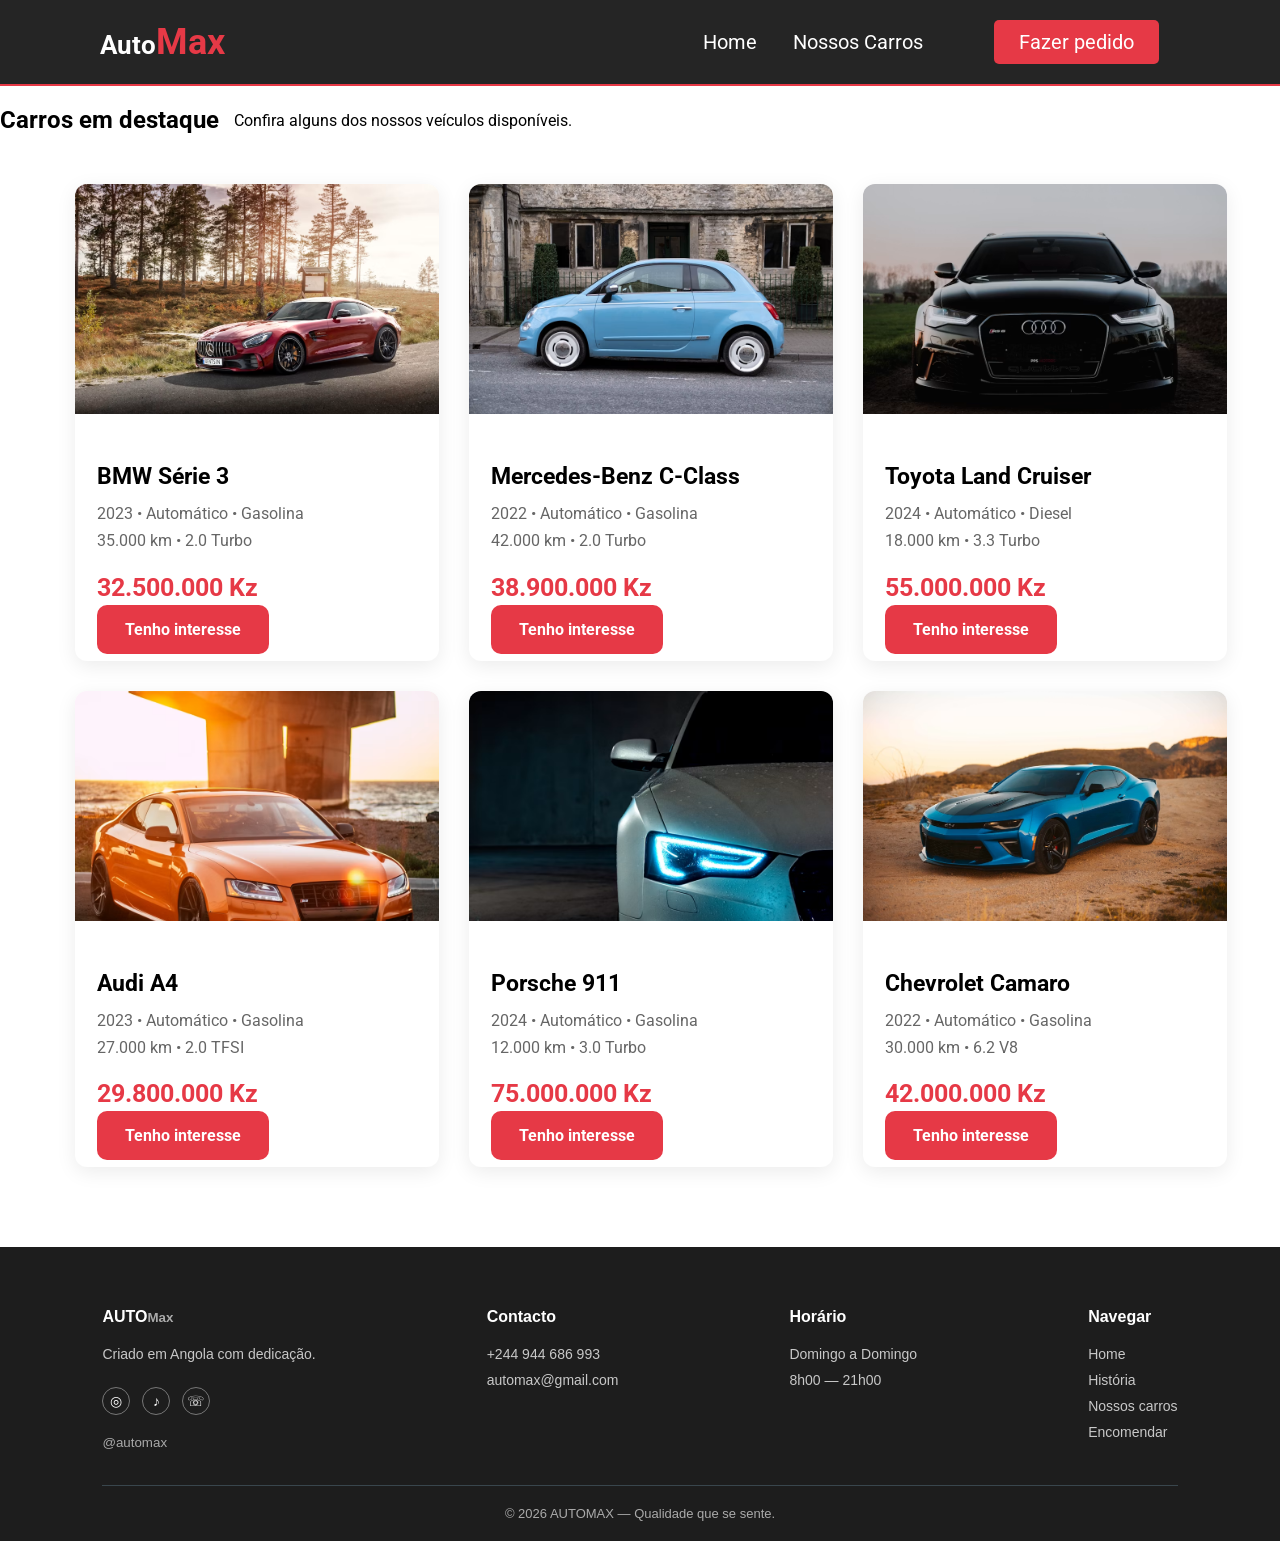
==== Nossos carros.html @ fa8599f4 "Primeiro commit" ====
<!DOCTYPE html>
<html lang="en">
<head>
    <meta charset="UTF-8">
    <meta name="viewport" content="width=device-width, initial-scale=1.0">
    <link rel="stylesheet" href="estilo.css">
    <title>Nossos carros</title>
</head>
<body>

    <nav class="navbar">
       <div class="logo">
           <h1>Auto<small>Max</small></h1>
       </div>

       <div class="menu">
        <a href="index.html">Home</a>
        <a href="Nossos carros.html">Nossos Carros</a>
        <a id="botao" href="pedido.html">Fazer pedido</a>
       </div>
    </nav>

<section style="margin-bottom: 80px;" class="car">
    <div class="title">
      <h2>Carros em destaque</h2>

      <p>Confira alguns dos nossos veículos disponíveis.</p>
    </div>

      <div class="cars">

            <!-- CARRO 1 -->

            <div class="car-card">

                <img
                    class="car-image"
                    src="carro1.avif"
                    alt="BMW Série 3"
                >

                <div class="car-info">

                    <h3>BMW Série 3</h3>

                    <div class="car-details">
                        2023 • Automático • Gasolina<br>
                        35.000 km • 2.0 Turbo
                    </div>

                    <div class="price">
                        32.500.000 Kz
                    </div>

                    <a href="#contato" class="bt">
                        Tenho interesse
                    </a>

                </div>

            </div>


            <!-- CARRO 2 -->

            <div class="car-card">

                <img
                    class="car-image"
                    src="carro2.avif"
                    alt="Mercedes Benz"
                >

                <div class="car-info">

                    <h3>Mercedes-Benz C-Class</h3>

                    <div class="car-details">
                        2022 • Automático • Gasolina<br>
                        42.000 km • 2.0 Turbo
                    </div>

                    <div class="price">
                        38.900.000 Kz
                    </div>

                    <a href="#contato" class="bt">
                        Tenho interesse
                    </a>

                </div>

            </div>


            <!-- CARRO 3 -->

            <div class="car-card">

                <img
                    class="car-image"
                    src="carro3.avif"
                    alt="SUV">

                <div class="car-info">

                    <h3>Toyota Land Cruiser</h3>

                    <div class="car-details">
                        2024 • Automático • Diesel<br>
                        18.000 km • 3.3 Turbo
                    </div>

                    <div class="price">
                        55.000.000 Kz
                    </div>

                    <a href="#contato" class="bt">
                        Tenho interesse
                    </a>

                </div>

            </div>
<!-- CARRO 4 -->

            <div class="car-card">

                <img
                    class="car-image"
                    src="carro4.avif"
                    alt="Audi"
                >

                <div class="car-info">

                    <h3>Audi A4</h3>

                    <div class="car-details">
                        2023 • Automático • Gasolina<br>
                        27.000 km • 2.0 TFSI
                    </div>

                    <div class="price">
                        29.800.000 Kz
                    </div>

                    <a href="#contato" class="bt">
                        Tenho interesse
                    </a>

                </div>

            </div>


            <!-- CARRO 5 -->

            <div class="car-card">

                <img
                    class="car-image"
                    src="carro5.avif"
                    alt="Porsche"
                >

                <div class="car-info">

                    <h3>Porsche 911</h3>

                    <div class="car-details">
                        2024 • Automático • Gasolina<br>
                        12.000 km • 3.0 Turbo
                    </div>

                    <div class="price">
                        75.000.000 Kz
                    </div>

                    <a href="#contato" class="bt">
                        Tenho interesse
                    </a>

                </div>

            </div>


            <!-- CARRO 6 -->

            <div class="car-card">

                <img
                    class="car-image"
                    src="carro6.avif"
                    alt="Chevrolet Camaro"
                >

                <div class="car-info">

                    <h3>Chevrolet Camaro</h3>

                    <div class="car-details">
                        2022 • Automático • Gasolina<br>
                        30.000 km • 6.2 V8
                    </div>

                    <div class="price">
                        42.000.000 Kz
                    </div>

                    <a href="#contato" class="bt">
                        Tenho interesse
                    </a>

                </div>

            </div>

        </div>

    </section>




 <footer class="footer">
    <div class="footer-container">

        <div class="footer-col">
            <h3>AUTO<small>Max</small></h3>
            <p>Criado em Angola com dedicação.</p>

            <div class="social">
                <a href="#">◎</a>
                <a href="#">♪</a>
                <a href="#">☏</a>
            </div>

            <small>@automax</small>
        </div>


        <div class="footer-col">
            <h3>Contacto</h3>
            <p>+244 944 686 993</p>
            <p>automax@gmail.com</p>
        </div>


        <div class="footer-col">
            <h3>Horário</h3>
            <p>Domingo a Domingo</p>
            <p>8h00 — 21h00</p>
        </div>


        <div class="footer-col">
            <h3>Navegar</h3>
            <a href="#">Home</a>
            <a href="#">História</a>
            <a href="#">Nossos carros</a>
            <a href="#">Encomendar</a>
        </div>

    </div>


    <div class="copyright">
        © 2026 AUTOMAX — Qualidade que se sente.
    </div>
 </footer>


</body>
</html>
---- estilo.css ----
@import url('https://fonts.googleapis.com/css2?family=Lobster&family=Roboto:ital,wght@0,100..900;1,100..900&display=swap');
*{
    box-sizing: border-box;
    padding-left: 0;
}
 
body{
    margin: 0;
     font-family: "Roboto", sans-serif;
     color: var(--cream);
     background: var(--black);
     overflow-x: hidden;
}

header{
    position: fixed;
    width: 100%;
    height: 75px;
}

.navbar{
    display: flex;
    flex-flow: row wrap;
    height: 100%;
     background: rgba(0, 0, 0, 0.853);
    justify-content: center;
    align-items: center;
    border-bottom: 2px solid #e63946;
    }

    
button{
     background: red;
    padding: 10px 25px;
    color: black;
    border-radius: 5px;
    margin-right: 10%;
    margin-left: 5%;
    margin-top: 5%;
}

   button:hover{
        border: none;
   color: white;
   }

.logo h1{
    flex: 20%;
    margin-left:10px;
    margin-left: 100px;
    color:white;
}

.logo h1 small{
    color: #e63946;
    font-size: 36px;
}

.logo{
   
    color:#180F4A;
    font-size:17px;
    text-align: right;
}

.menu{
    flex: 70%;
    text-align: right;
    padding: 20px;
}  

.menu a{
    color: white;
    text-decoration: none;
    font-size: 20px;
    padding: 20px 16px;
    transition: 0.3s;
}
.menu a:hover{
   color:  #e63946;
    border-top: 4px solid  #e63946;
    transform: translateY(-3px);
}

#botao{
    background: #e63946;
    padding: 10px 25px;
    color: white;
    border-radius: 5px;
    margin-right: 10%;
    margin-left: 5%;
    opacity: 1;
}

#botao:hover{
    border: none;
    opacity: 0.7;
    transform: translateY(-3px);
}

.hero{
    width: 100%;
    height: 850px;
    display: flex;
    align-items: center;
    background:linear-gradient(rgba(0,0,0,0.65), rgba(0,0,0,0.65)),
    url("fundo.avif");
    background-size: cover;
    color: white;
    background-position: center;
}

.hero-content{
    max-width: 650px;
}

.hero h1{
    margin-left: 150px;
    color: white;
    font-size: 55px;
    margin-bottom: 20px;
}

.hero span{
    color: #e63946;
}

.hero p{
    margin-left: 150px;
    font-size: 20px;
    margin-bottom: 40px;
    line-height: 1.6;
}

.btn{
    margin-left: 150px;
    margin-top: 20px;
    text-decoration: none;
    font-weight: bold;
    color: white;
    padding: 15px 28px;
    background: #e63946;
    border-radius: 10px;
    opacity: 1;
}

.btn:hover{
    transform: translateY(-3px);
    opacity: 0.7;
}

section .titulo{
    text-align: center;
    margin-bottom: 45px;
}

section .titulo h2{
    font-size: 38px;
    margin-bottom: 10px;
}

section .titulo p{
    color: #666;
}

 .cars{
    width: 90%;
    display: grid;
    grid-template-columns: repeat(3, 1fr);
    gap: 30px;
    margin-left: 75px;
}

.car-card{
    background: white;
    border-radius: 12px;
    overflow: hidden;
    box-shadow: 0 5px 20px rgba(0,0,0,0.08);
    transition: 0.3s;
}

.car-card:hover{
    transform: translateY(-8px);
    box-shadow: 0 10px 30px rgba(0,0,0,0.15);
}

.car-image{
    width: 100%;
    height: 230px;
    object-fit: cover;
}

.car-info{
    padding: 22px;
}

.car-info h3{
    font-size: 23px;
    margin-bottom: 10px;
}

.car-details{
    color: #666;
    margin-bottom: 18px;
    line-height: 1.7;
}

.price{
    font-size: 25px;
    font-weight: bold;
    color: #e63946;
    margin-bottom: 18px;
}

.bt{
    margin-bottom: 40px;
    margin-top: 40px;
    text-decoration: none;
    font-weight: bold;
    color: white;
    padding: 15px 28px;
    background: #e63946;
    border-radius: 10px;
    opacity: 1;
}

.bt:hover{
    transform: translateY(-3px);
    opacity: 0.7;
}

.benefits{
    height: 400px;
    background: #111;
    color: white;
}

.benefit-grid{
    width: 90%;
    margin-left: 75px;
    display: grid;
    grid-template-columns: repeat(4,1fr);
    gap: 25px;
}

.benefit{
    text-align: center;
    padding: 30px 20px;
    background: #1d1d1d;
    border-radius: 10px;
}

.benefit .icon{
    font-size: 40px;
    margin-bottom: 15px;
}

.benefit h3{
    margin-bottom: 10px;
}

.benefit p{
    color: #bbb;
    line-height: 1.5;
}





.form-container{
    max-width:850px;
    margin:auto;
    background:white;
    padding:35px;
    border-radius:20px;
    box-shadow:0 5px 25px #ddd;

}

.form-grid{
    margin-top: 5%;
    display:grid;
    grid-template-columns:1fr 1fr;
    gap:25px;

}

label{

    font-size:13px;
    color:black;
    margin-bottom:8px;

}

.input-box{

    display:flex;
    flex-direction:column;

}

input, select, textarea{

    padding:15px;
    border:none;
    background:rgba(255, 255, 0, 0.075);
    border-radius:25px;
    outline:none;
    font-size:14px;

}

.title{
    display:flex;
    align-items:center;
    gap:15px;
    margin-bottom:30px;
}

.number{
    width:35px;
    height:35px;
    background:#e63946;
    color:white;
    border-radius:50%;
    display:flex;
    justify-content:center;
    align-items:center;
}

.form-grid{
    display:grid;
    grid-template-columns:1fr 1fr;
    gap:25px;
}

.input-box{
    display:flex;
    flex-direction:column;
}

label{
    font-size:13px;
    margin-bottom:8px;
}

input,select,textarea{
    padding:15px;
    border:none;
    background:#f1f1f1;
    border-radius:25px;
}

textarea{
    height:100px;
    resize:none;
}

.full{
    grid-column:1/3;
}

.payment-box{
    border:2px solid #54c7b0;
    padding:20px;
    border-radius:15px;
}

button{
    width:100%;
    margin-top:25px;
    padding:16px;
    border:none;
    border-radius:30px;
    background:#2bb673;
    color:white;
    font-size:16px;
    cursor:pointer;
}

@media(max-width:700px){
.form-grid{
    grid-template-columns:1fr;
}

.full{
    grid-column:auto;
}
}







.footer{
    background: #1d1d1d;
    color:white;
    padding:45px 8% 20px;
    font-family:Arial, sans-serif;
}


.footer-container{
    display:flex;
    justify-content:space-between;
    gap:30px;
    flex-wrap:wrap;
}


.footer-col{
    display:flex;
    flex-direction:column;
}


.footer-col h3{
    font-size:16px;
    margin-bottom:15px;
}


.footer-col p{
    margin:5px 0;
    color:#c8c8c8;
    font-size:14px;
}


.footer-col a{
    text-decoration:none;
    color:#c8c8c8;
    margin:5px 0;
    font-size:14px;
}


.social{
    display:flex;
    gap:12px;
    margin:15px 0;
}


.social a{
    width:28px;
    height:28px;
    border:1px solid #777;
    border-radius:50%;
    display:flex;
    align-items:center;
    justify-content:center;
    color:white;
}


.footer small{
    color:#aaa;
}


.copyright{
    border-top:1px solid #39464d;
    text-align:center;
    margin-top:35px;
    padding-top:20px;
    color:#aaa;
    font-size:13px;
}


/* Responsivo */
@media(max-width:700px){

.footer-container{
    flex-direction:column;
}

}
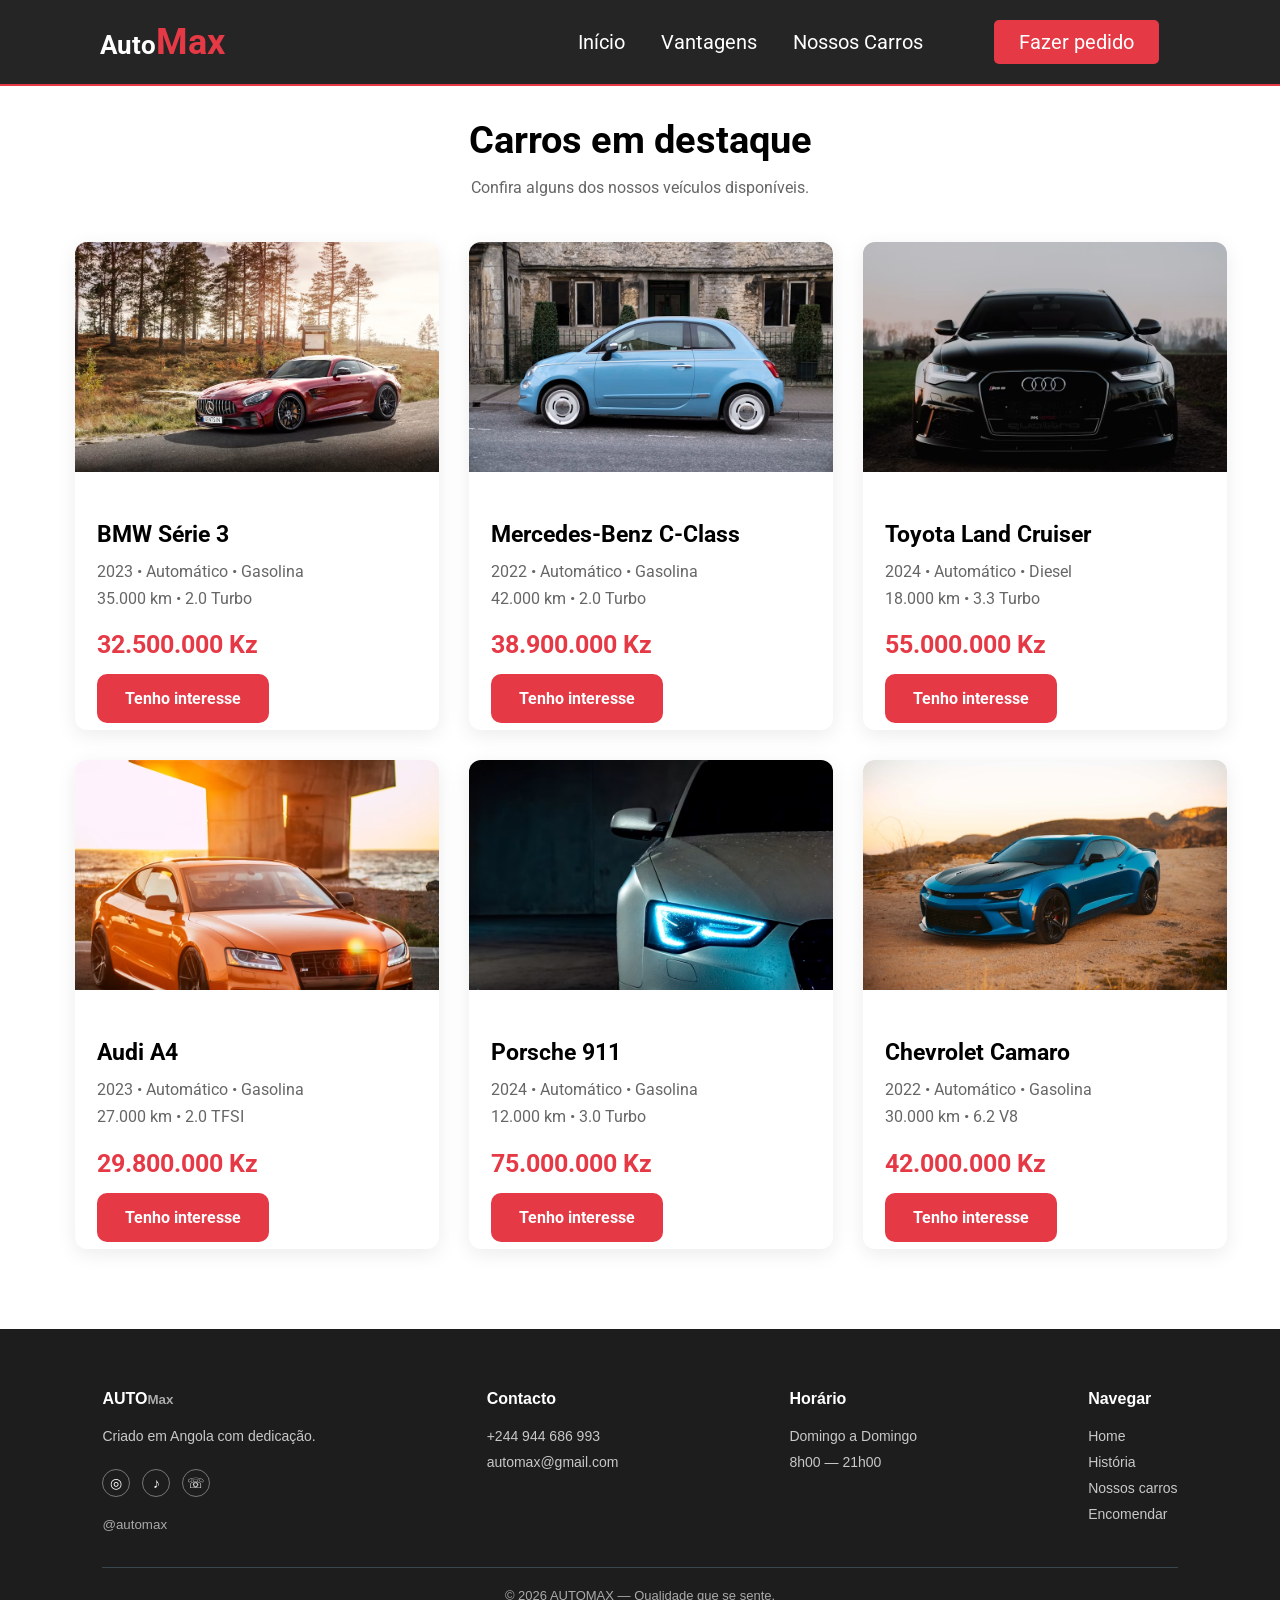
==== commit dc3e07de: "Atualizei o site" ====
--- a/Nossos carros.html
+++ b/Nossos carros.html
@@ -14,20 +14,21 @@
        </div>
 
        <div class="menu">
-        <a href="index.html">Home</a>
+        <a href="index.html">Início</a>
+        <a href="#vantagens">Vantagens</a>
         <a href="Nossos carros.html">Nossos Carros</a>
         <a id="botao" href="pedido.html">Fazer pedido</a>
        </div>
     </nav>
 
-<section style="margin-bottom: 80px;" class="car">
-    <div class="title">
+<section class="car">
+    <div class="titulo">
       <h2>Carros em destaque</h2>
 
       <p>Confira alguns dos nossos veículos disponíveis.</p>
     </div>
 
-      <div class="cars">
+      <div style="margin-bottom: 80px;" class="cars">
 
             <!-- CARRO 1 -->
 
--- a/estilo.css
+++ b/estilo.css
@@ -209,11 +209,11 @@
     font-size: 25px;
     font-weight: bold;
     color: #e63946;
-    margin-bottom: 18px;
+    margin-bottom:30px;
 }
 
 .bt{
-    margin-bottom: 40px;
+    margin-bottom: 50px;
     margin-top: 40px;
     text-decoration: none;
     font-weight: bold;
